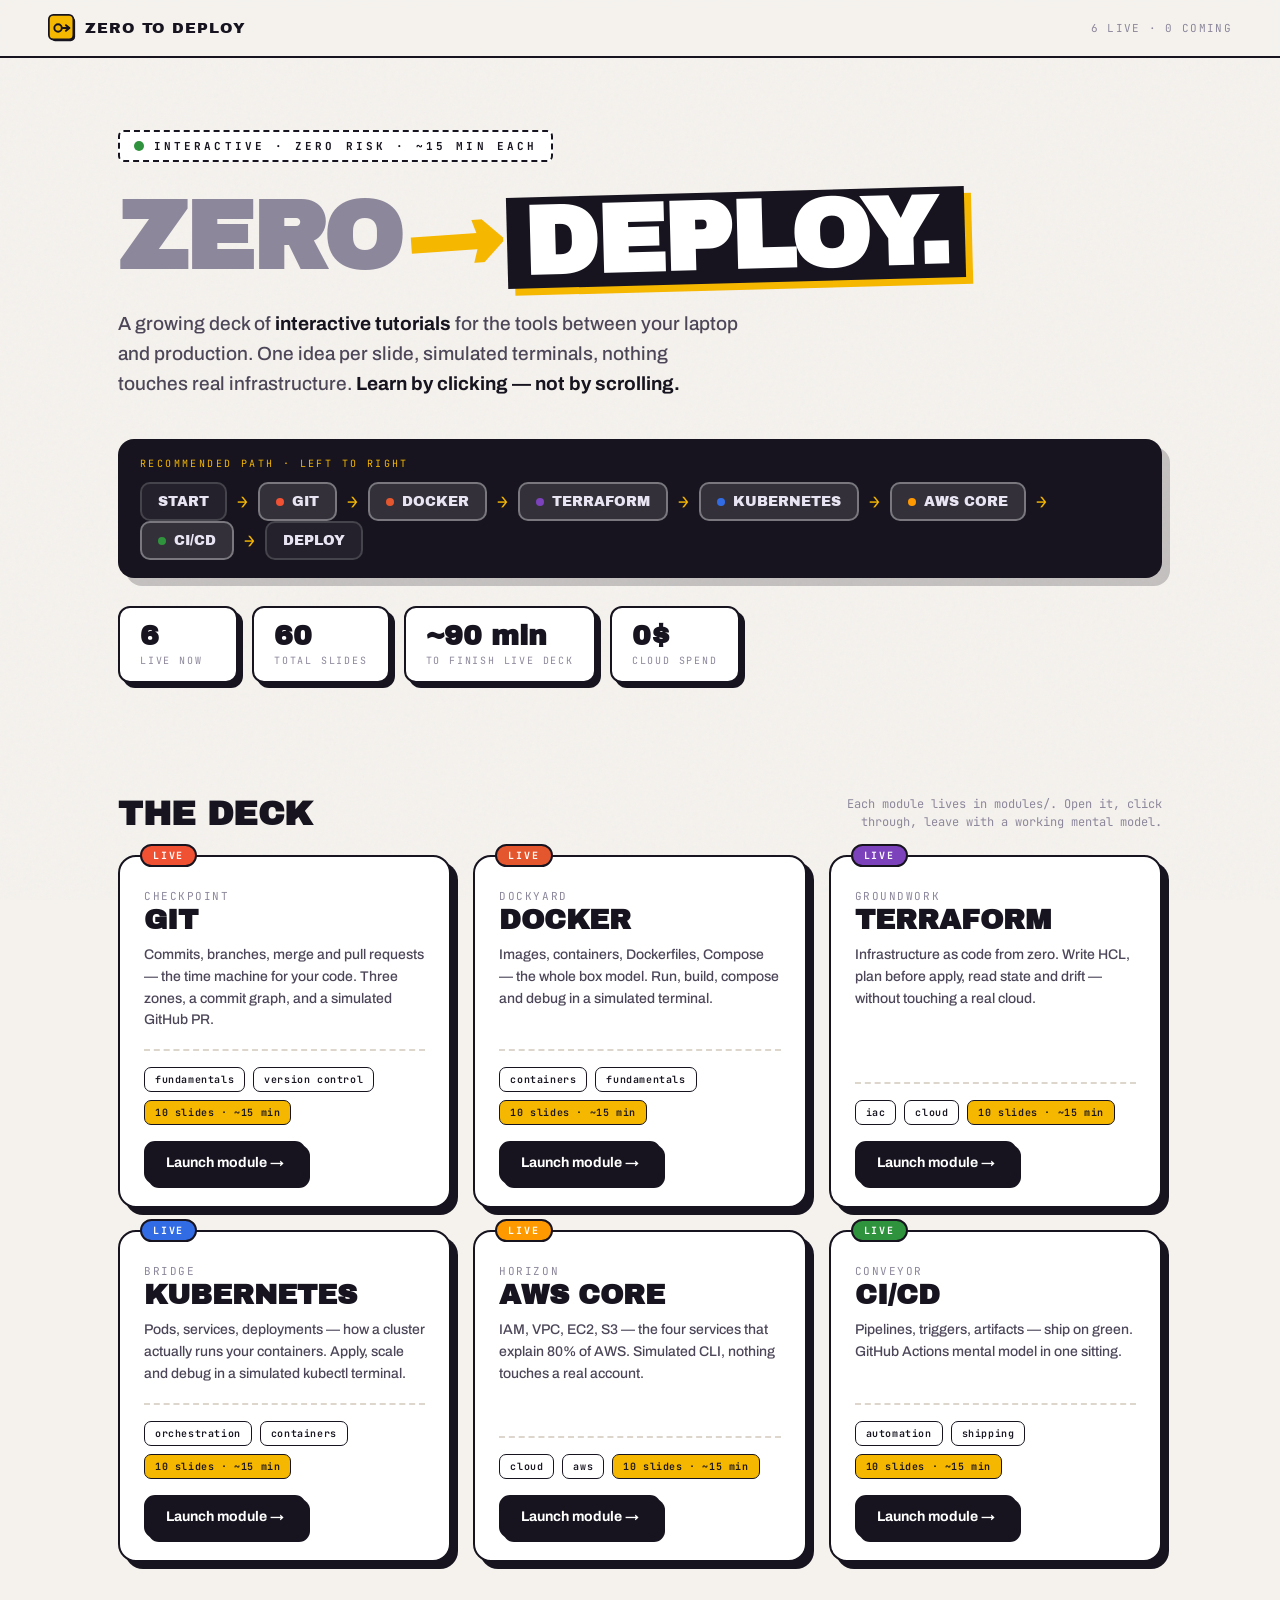
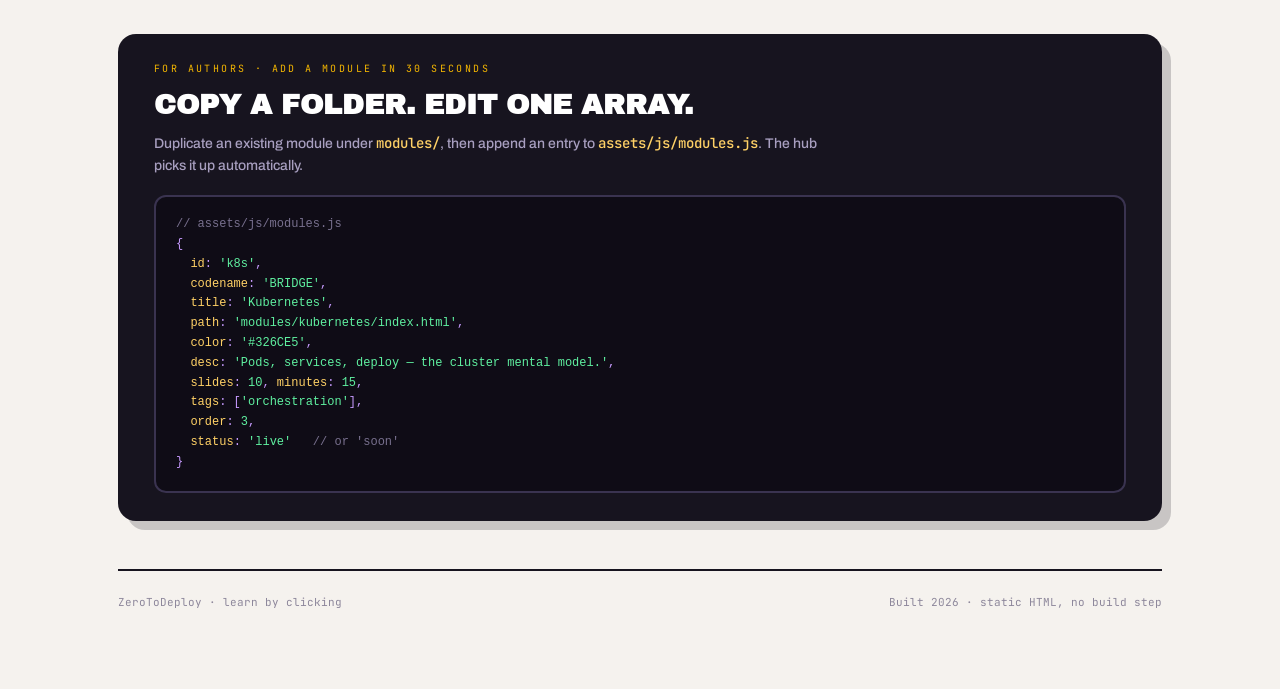
==== index.html @ 3984b41f "Add ZeroToDeploy hub with six interactive DevOps modules. Includes shared deck engine, branding, CI/" ====
<!doctype html>
<html lang="en">
<head>
<meta charset="utf-8">
<meta name="viewport" content="width=device-width,initial-scale=1">
<title>ZeroToDeploy — Learn DevOps by Clicking</title>
<meta name="description" content="Interactive, zero-risk DevOps tutorials. One idea per slide, simulated terminals, nothing breaks.">
<link rel="icon" href="assets/brand/favicon.svg" type="image/svg+xml">
<link rel="apple-touch-icon" href="assets/brand/apple-touch-icon.png">
<link href="https://fonts.googleapis.com/css2?family=Archivo:wght@500;700;900&family=Archivo+Black&family=JetBrains+Mono:wght@400;500;700&display=swap" rel="stylesheet">
<link rel="stylesheet" href="assets/css/hub.css">
</head>
<body>

<header id="top">
 <a href="index.html" class="logo"><img src="assets/brand/logo.svg" alt="" class="logo-mark" width="28" height="28">ZERO TO DEPLOY</a>
 <span class="topmeta" id="live-count">— modules live</span>
</header>

<main class="wrap">

<section class="hero">
 <div class="stencil"><b></b>Interactive · Zero risk · ~15 min each</div>
 <h1 class="mega">
  <span class="z">Zero</span><span class="arrow">→</span><span class="hl">Deploy.</span>
 </h1>
 <p class="hero-lede">
  A growing deck of <b>interactive tutorials</b> for the tools between your laptop and production.
  One idea per slide, simulated terminals, nothing touches real infrastructure.
  <b>Learn by clicking — not by scrolling.</b>
 </p>

 <div class="pipeline" id="pipeline" aria-label="Learning path">
  <div class="t">Recommended path · left to right</div>
 </div>

 <div class="stats" id="stats"></div>
</section>

<section aria-labelledby="modules-heading">
 <div class="sechead">
  <h2 id="modules-heading">The Deck</h2>
  <p>Each module lives in <code>modules/</code>. Open it, click through, leave with a working mental model.</p>
 </div>
 <div class="grid" id="modules"></div>
</section>

<section class="manifest" aria-labelledby="manifest-heading">
 <div class="t">For authors · add a module in 30 seconds</div>
 <h3 id="manifest-heading">Copy a folder. Edit one array.</h3>
 <p>
  Duplicate an existing module under <code style="color:#ffd166">modules/</code>, then append an entry to
  <code style="color:#ffd166">assets/js/modules.js</code>. The hub picks it up automatically.
 </p>
 <pre><span class="cm">// assets/js/modules.js</span>
{
  <span class="kw">id</span>: <span class="str">'k8s'</span>,
  <span class="kw">codename</span>: <span class="str">'BRIDGE'</span>,
  <span class="kw">title</span>: <span class="str">'Kubernetes'</span>,
  <span class="kw">path</span>: <span class="str">'modules/kubernetes/index.html'</span>,
  <span class="kw">color</span>: <span class="str">'#326CE5'</span>,
  <span class="kw">desc</span>: <span class="str">'Pods, services, deploy — the cluster mental model.'</span>,
  <span class="kw">slides</span>: <span class="str">10</span>, <span class="kw">minutes</span>: <span class="str">15</span>,
  <span class="kw">tags</span>: [<span class="str">'orchestration'</span>],
  <span class="kw">order</span>: <span class="str">3</span>,
  <span class="kw">status</span>: <span class="str">'live'</span>   <span class="cm">// or 'soon'</span>
}</pre>
</section>

<footer>
 <span>ZeroToDeploy · learn by clicking</span>
 <span id="footer-ts"></span>
</footer>

</main>

<script src="assets/js/modules.js"></script>
<script src="assets/js/hub.js"></script>
</body>
</html>
---- assets/css/hub.css ----
:root {
  --paper: #F5F2EE;
  --ink: #17141F;
  --sub: #4c4658;
  --faint: #8d879b;
  --yellow: #F5B700;
  --blue: #1B6CA8;
  --green: #2E933C;
  --card: #fff;
  --disp: 'Archivo', sans-serif;
  --black: 'Archivo Black', sans-serif;
  --mono: 'JetBrains Mono', monospace;
}

* { box-sizing: border-box; margin: 0; padding: 0; }
html { scroll-behavior: smooth; }
body {
  background: var(--paper);
  color: var(--ink);
  font-family: var(--disp);
  min-height: 100vh;
  overflow-x: hidden;
}
a { color: inherit; text-decoration: none; }
button { font-family: inherit; cursor: pointer; }
code, kbd { font-family: var(--mono); }
:focus-visible { outline: 3px solid var(--blue); outline-offset: 2px; }

body::before {
  content: '';
  position: fixed;
  inset: 0;
  pointer-events: none;
  z-index: 0;
  opacity: .035;
  background-image: url("data:image/svg+xml,%3Csvg viewBox='0 0 256 256' xmlns='http://www.w3.org/2000/svg'%3E%3Cfilter id='n'%3E%3CfeTurbulence type='fractalNoise' baseFrequency='.85' numOctaves='4' stitchTiles='stitch'/%3E%3C/filter%3E%3Crect width='100%25' height='100%25' filter='url(%23n)'/%3E%3C/svg%3E");
}

#top {
  position: sticky;
  top: 0;
  z-index: 50;
  height: 58px;
  display: flex;
  align-items: center;
  justify-content: space-between;
  padding: 0 clamp(18px, 4vw, 48px);
  background: rgba(245, 242, 238, .92);
  backdrop-filter: blur(8px);
  border-bottom: 2px solid var(--ink);
}
.logo {
  font-family: var(--black);
  font-size: 15px;
  letter-spacing: .06em;
  display: flex;
  align-items: center;
  gap: 9px;
}
.logo-mark {
  width: 28px;
  height: 28px;
  display: block;
  flex-shrink: 0;
}
.topmeta {
  font-family: var(--mono);
  font-size: 11px;
  color: var(--faint);
  letter-spacing: .12em;
  text-transform: uppercase;
}

.wrap {
  position: relative;
  z-index: 1;
  max-width: 1140px;
  margin: 0 auto;
  padding: 0 clamp(18px, 4vw, 48px) 80px;
}

.hero { padding: clamp(36px, 7vw, 72px) 0 clamp(28px, 5vw, 48px); }
.stencil {
  display: inline-flex;
  align-items: center;
  gap: 10px;
  font-family: var(--mono);
  font-size: 11px;
  font-weight: 700;
  letter-spacing: .28em;
  padding: 7px 14px;
  border: 2px dashed var(--ink);
  border-radius: 6px;
  margin-bottom: 22px;
  text-transform: uppercase;
  background: #fff;
}
.stencil b { width: 10px; height: 10px; border-radius: 50%; background: var(--green); display: inline-block; }
h1.mega {
  font-family: var(--black);
  font-size: clamp(42px, 8vw, 96px);
  line-height: .95;
  letter-spacing: -.02em;
  text-transform: uppercase;
  max-width: 900px;
}
h1.mega .z { color: var(--faint); }
h1.mega .arrow { display: inline-block; color: var(--yellow); transform: rotate(-4deg); margin: 0 .06em; }
h1.mega .hl {
  color: #fff;
  background: var(--ink);
  padding: 0 16px;
  box-shadow: 7px 7px 0 var(--yellow);
  display: inline-block;
  transform: rotate(-1.5deg);
  margin-top: .08em;
}
.hero-lede {
  font-size: clamp(15px, 1.7vw, 19px);
  color: var(--sub);
  max-width: 620px;
  line-height: 1.58;
  font-weight: 500;
  margin-top: 26px;
}
.hero-lede b { color: var(--ink); }

.pipeline {
  margin-top: 40px;
  display: flex;
  align-items: center;
  gap: 0;
  flex-wrap: wrap;
  background: var(--ink);
  color: #e9e4f2;
  border-radius: 16px;
  padding: 18px 22px;
  box-shadow: 8px 8px 0 rgba(23, 20, 31, .22);
  overflow-x: auto;
}
.pipeline .t {
  font-family: var(--mono);
  font-size: 10px;
  letter-spacing: .24em;
  color: var(--yellow);
  flex: 0 0 100%;
  margin-bottom: 12px;
  text-transform: uppercase;
}
.pstep { display: flex; align-items: center; gap: 0; flex-shrink: 0; }
.pbox {
  font-family: var(--black);
  font-size: clamp(11px, 1.4vw, 14px);
  text-transform: uppercase;
  padding: 10px 16px;
  border: 2px solid rgba(255, 255, 255, .15);
  border-radius: 10px;
  background: rgba(255, 255, 255, .06);
  white-space: nowrap;
}
.pbox.live { background: rgba(255, 255, 255, .12); border-color: rgba(255, 255, 255, .35); }
.pbox .dot { width: 8px; height: 8px; border-radius: 50%; display: inline-block; margin-right: 8px; vertical-align: middle; }
.parr { font-family: var(--mono); font-size: 18px; color: var(--yellow); padding: 0 10px; animation: nudge 1.8s infinite; }
@keyframes nudge { 50% { transform: translateX(5px); } }

.stats { display: flex; gap: 14px; margin-top: 28px; flex-wrap: wrap; }
.stat {
  background: #fff;
  border: 2.5px solid var(--ink);
  border-radius: 12px;
  padding: 14px 20px;
  box-shadow: 5px 5px 0 var(--ink);
  min-width: 120px;
}
.stat b { font-family: var(--black); font-size: 28px; display: block; line-height: 1; }
.stat span {
  font-family: var(--mono);
  font-size: 10px;
  letter-spacing: .18em;
  text-transform: uppercase;
  color: var(--faint);
  margin-top: 4px;
  display: block;
}

.sechead {
  margin: clamp(40px, 6vw, 64px) 0 24px;
  display: flex;
  align-items: flex-end;
  justify-content: space-between;
  gap: 16px;
  flex-wrap: wrap;
}
.sechead h2 { font-family: var(--black); font-size: clamp(22px, 3.5vw, 34px); text-transform: uppercase; line-height: 1; }
.sechead p { font-family: var(--mono); font-size: 12px; color: var(--faint); max-width: 340px; line-height: 1.5; text-align: right; }

.grid { display: grid; grid-template-columns: repeat(auto-fill, minmax(min(100%, 320px), 1fr)); gap: 22px; }
.mod {
  background: var(--card);
  border: 2.5px solid var(--ink);
  border-radius: 18px;
  padding: 26px 24px 22px;
  box-shadow: 7px 7px 0 var(--ink);
  position: relative;
  transition: .15s;
  display: flex;
  flex-direction: column;
  min-height: 280px;
}
a.mod:hover { transform: translate(-3px, -3px); box-shadow: 10px 10px 0 var(--ink); }
.mod.soon { opacity: .72; cursor: default; pointer-events: none; box-shadow: 5px 5px 0 var(--ink); border-style: dashed; }
.mod.soon:hover { transform: none; box-shadow: 5px 5px 0 var(--ink); }
.mod .tag {
  position: absolute;
  top: -13px;
  left: 20px;
  font-family: var(--mono);
  font-size: 10px;
  font-weight: 700;
  letter-spacing: .18em;
  padding: 3px 11px;
  border: 2px solid var(--ink);
  border-radius: 20px;
  color: #fff;
}
.mod .codename {
  font-family: var(--mono);
  font-size: 11px;
  color: var(--faint);
  letter-spacing: .14em;
  text-transform: uppercase;
  margin: 6px 0 2px;
}
.mod h3 {
  font-family: var(--black);
  font-size: clamp(22px, 3vw, 28px);
  text-transform: uppercase;
  line-height: 1.05;
  margin-bottom: 10px;
}
.mod .desc { font-size: 14px; color: var(--sub); line-height: 1.55; font-weight: 500; flex: 1; }
.mod .meta {
  display: flex;
  gap: 8px;
  flex-wrap: wrap;
  margin-top: 18px;
  padding-top: 16px;
  border-top: 2px dashed #ddd6cc;
}
.chip {
  font-family: var(--mono);
  font-size: 10px;
  font-weight: 600;
  letter-spacing: .06em;
  padding: 5px 10px;
  border: 1.5px solid var(--ink);
  border-radius: 7px;
  background: #fff;
}
.chip.time { background: var(--yellow); }
.mod .launch {
  margin-top: 16px;
  display: inline-flex;
  align-items: center;
  gap: 8px;
  font-weight: 700;
  font-size: 14px;
  padding: 12px 20px;
  border: 2.5px solid var(--ink);
  border-radius: 11px;
  background: var(--ink);
  color: #fff;
  box-shadow: 4px 4px 0 var(--ink);
  transition: .12s;
  width: fit-content;
}
a.mod:hover .launch { box-shadow: 6px 6px 0 var(--ink); }
.mod.soon .launch { background: #fff; color: var(--faint); border-style: dashed; }

.manifest {
  margin-top: clamp(48px, 7vw, 72px);
  background: var(--ink);
  color: #d9d2e8;
  border-radius: 18px;
  padding: 28px clamp(20px, 4vw, 36px);
  box-shadow: 9px 9px 0 rgba(23, 20, 31, .2);
}
.manifest .t {
  font-family: var(--mono);
  font-size: 10px;
  letter-spacing: .24em;
  color: var(--yellow);
  text-transform: uppercase;
  margin-bottom: 14px;
}
.manifest h3 { font-family: var(--black); font-size: clamp(20px, 3vw, 28px); text-transform: uppercase; color: #fff; margin-bottom: 12px; }
.manifest p { font-size: 14px; line-height: 1.6; color: #a89fc0; font-weight: 500; max-width: 680px; }
.manifest pre {
  margin-top: 18px;
  background: #0f0c16;
  border: 2px solid #3a3350;
  border-radius: 12px;
  padding: 18px 20px;
  overflow-x: auto;
  font-size: 12px;
  line-height: 1.65;
  color: #c79bff;
}
.manifest .cm { color: #78708e; }
.manifest .kw { color: #ffd166; }
.manifest .str { color: #5ff0a0; }

footer {
  margin-top: 48px;
  padding-top: 24px;
  border-top: 2px solid var(--ink);
  display: flex;
  justify-content: space-between;
  align-items: center;
  flex-wrap: wrap;
  gap: 12px;
  font-family: var(--mono);
  font-size: 11px;
  color: var(--faint);
}

@media (max-width: 640px) {
  .sechead p { text-align: left; }
  .pipeline { padding: 14px 16px; }
}
@media (prefers-reduced-motion: reduce) { * { animation: none !important; transition: none !important; } }
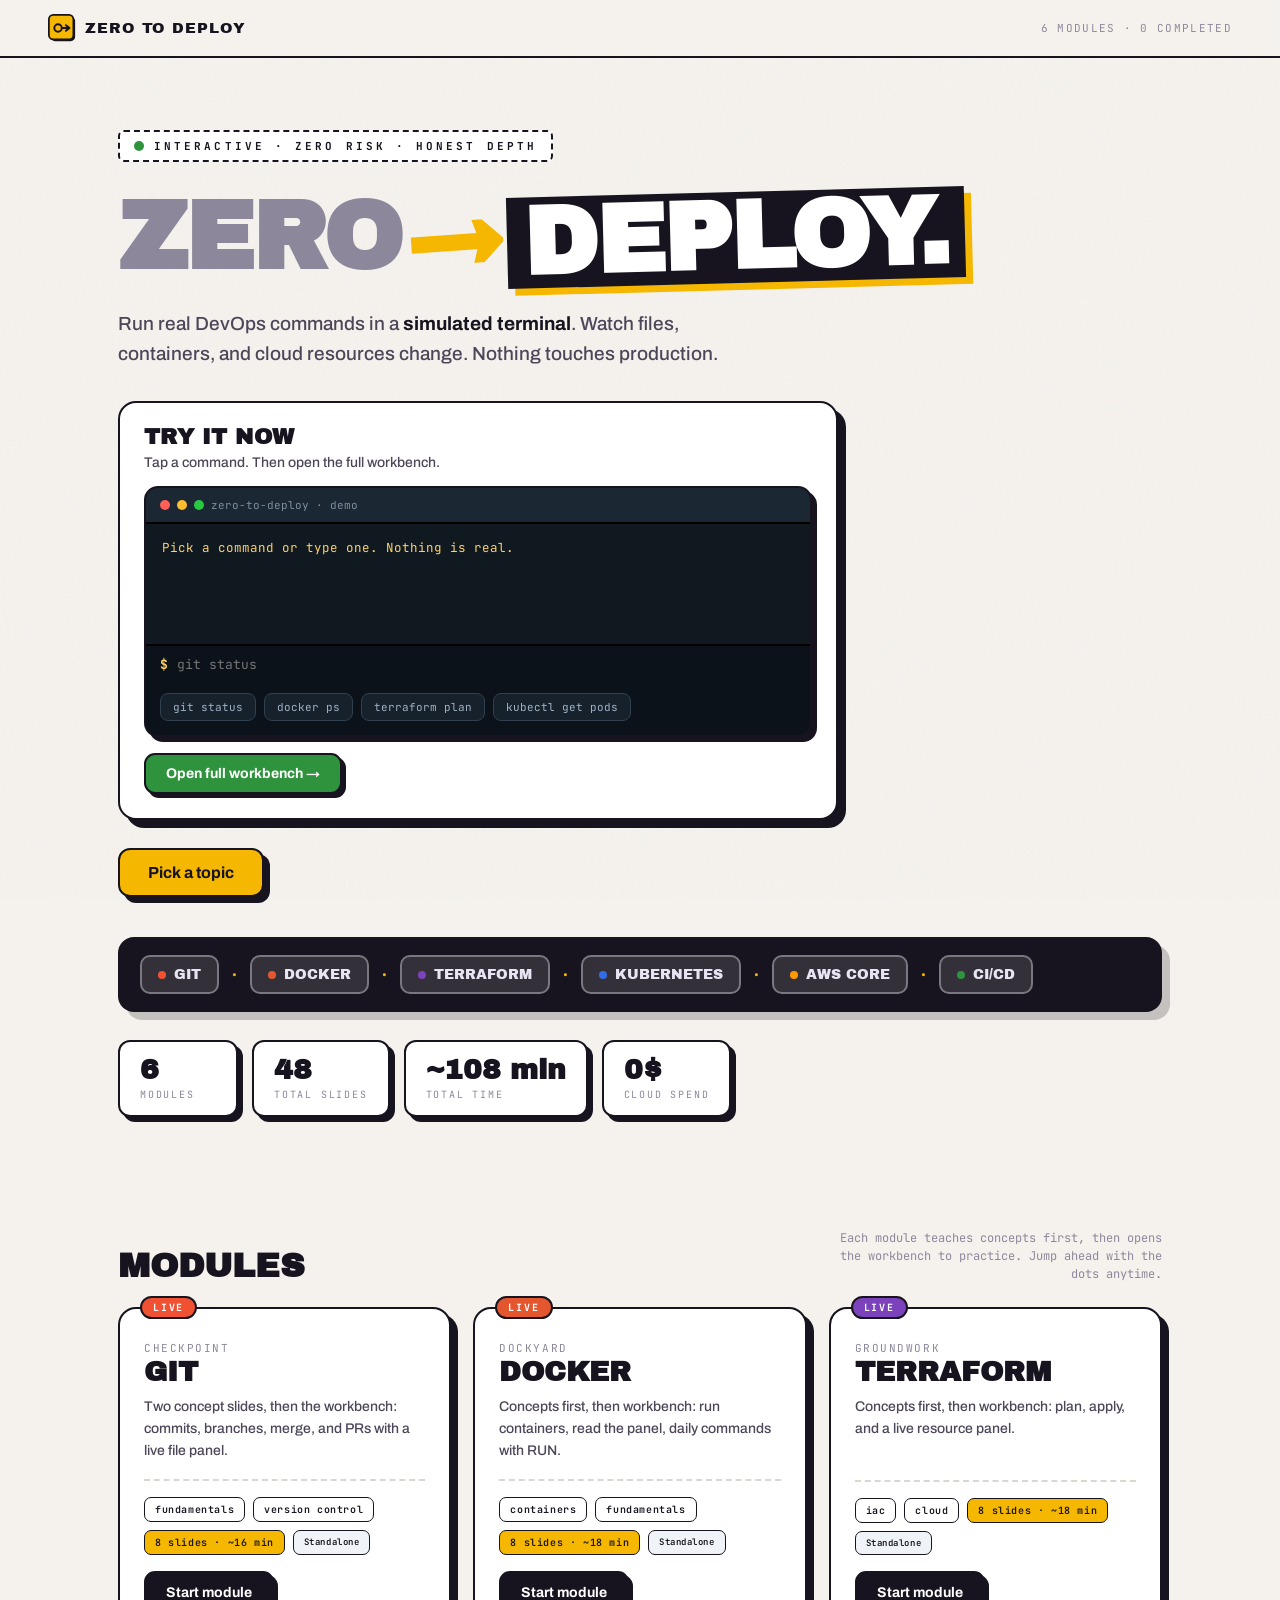
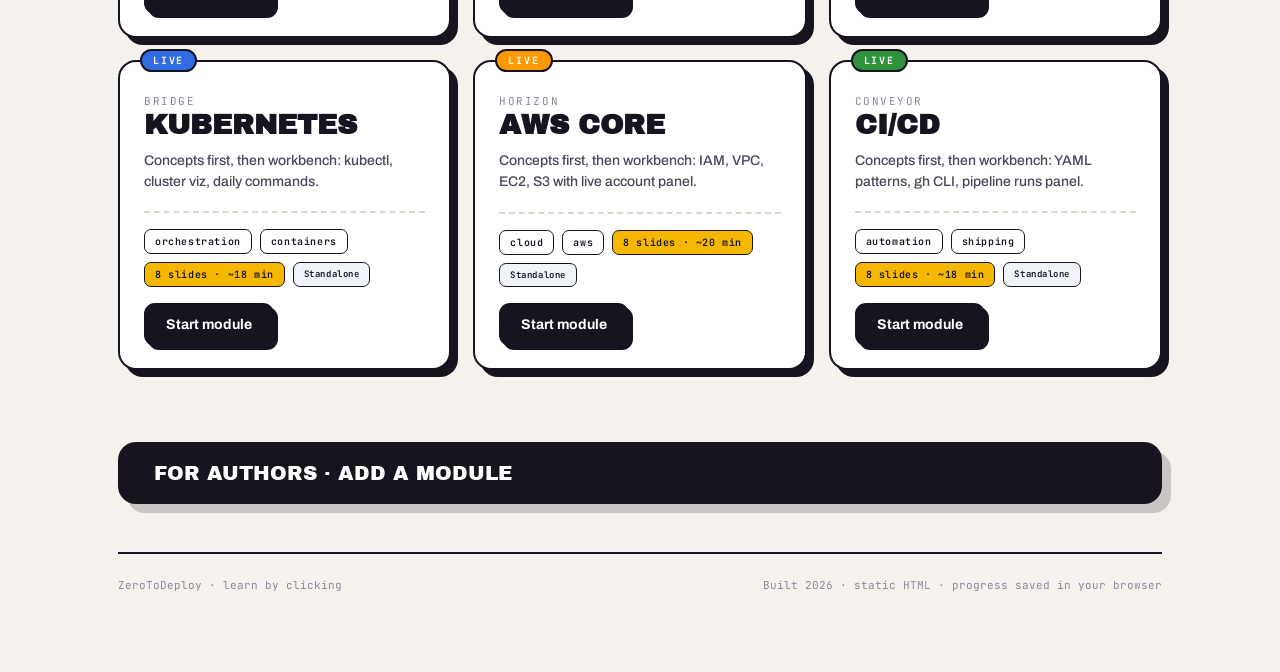
==== commit 99f22c5f: "Rebuild modules around concept-first workbench flow. Teach mental models before practice: unified te" ====
--- a/index.html
+++ b/index.html
@@ -3,8 +3,8 @@
 <head>
 <meta charset="utf-8">
 <meta name="viewport" content="width=device-width,initial-scale=1">
-<title>ZeroToDeploy — Learn DevOps by Clicking</title>
-<meta name="description" content="Interactive, zero-risk DevOps tutorials. One idea per slide, simulated terminals, nothing breaks.">
+<title>ZeroToDeploy: Learn DevOps by Doing</title>
+<meta name="description" content="Run simulated DevOps commands. Watch files, containers, and cloud resources change. Workbench-first, zero risk.">
 <link rel="icon" href="assets/brand/favicon.svg" type="image/svg+xml">
 <link rel="apple-touch-icon" href="assets/brand/apple-touch-icon.png">
 <link href="https://fonts.googleapis.com/css2?family=Archivo:wght@500;700;900&family=Archivo+Black&family=JetBrains+Mono:wght@400;500;700&display=swap" rel="stylesheet">
@@ -13,59 +13,54 @@
 <body>
 
 <header id="top">
- <a href="index.html" class="logo"><img src="assets/brand/logo.svg" alt="" class="logo-mark" width="28" height="28">ZERO TO DEPLOY</a>
- <span class="topmeta" id="live-count">— modules live</span>
+ <a href="index.html" class="logo"><img src="assets/brand/logo.svg" alt="ZeroToDeploy" class="logo-mark" width="28" height="28">ZERO TO DEPLOY</a>
+ <span class="topmeta" id="live-count">modules live</span>
 </header>
 
 <main class="wrap">
 
 <section class="hero">
- <div class="stencil"><b></b>Interactive · Zero risk · ~15 min each</div>
+ <div class="stencil"><b></b>Interactive · Zero risk · honest depth</div>
  <h1 class="mega">
   <span class="z">Zero</span><span class="arrow">→</span><span class="hl">Deploy.</span>
  </h1>
  <p class="hero-lede">
-  A growing deck of <b>interactive tutorials</b> for the tools between your laptop and production.
-  One idea per slide, simulated terminals, nothing touches real infrastructure.
-  <b>Learn by clicking — not by scrolling.</b>
+  Run real DevOps commands in a <b>simulated terminal</b>. Watch files, containers, and cloud resources change. Nothing touches production.
  </p>
 
- <div class="pipeline" id="pipeline" aria-label="Learning path">
-  <div class="t">Recommended path · left to right</div>
- </div>
+ <section class="hub-demo" id="try-it" aria-label="Try a command">
+  <div class="hub-demo-head">
+   <h2>Try it now</h2>
+   <p>Tap a command. Then open the full workbench.</p>
+  </div>
+  <div class="hub-term">
+   <div class="hub-term-bar"><i></i><i></i><i></i><span>zero-to-deploy · demo</span></div>
+   <div class="hub-tout" id="hub-tout"></div>
+   <div class="hub-tinrow"><span class="pr">$</span><input id="hub-tin" placeholder="git status" autocomplete="off" spellcheck="false" aria-label="Demo terminal"></div>
+   <div class="hub-chips" id="hub-chips"></div>
+  </div>
+  <a id="hub-go-module" class="hub-go" href="modules/git/index.html?workbench">Open full workbench →</a>
+ </section>
+
+ <a id="start-cta" class="start-cta" href="#modules-heading">Pick a topic</a>
+
+ <div class="pipeline" id="pipeline" aria-label="All modules"></div>
 
  <div class="stats" id="stats"></div>
 </section>
 
 <section aria-labelledby="modules-heading">
  <div class="sechead">
-  <h2 id="modules-heading">The Deck</h2>
-  <p>Each module lives in <code>modules/</code>. Open it, click through, leave with a working mental model.</p>
+  <h2 id="modules-heading">Modules</h2>
+  <p>Each module teaches concepts first, then opens the workbench to practice. Jump ahead with the dots anytime.</p>
  </div>
  <div class="grid" id="modules"></div>
 </section>
 
-<section class="manifest" aria-labelledby="manifest-heading">
- <div class="t">For authors · add a module in 30 seconds</div>
- <h3 id="manifest-heading">Copy a folder. Edit one array.</h3>
- <p>
-  Duplicate an existing module under <code style="color:#ffd166">modules/</code>, then append an entry to
-  <code style="color:#ffd166">assets/js/modules.js</code>. The hub picks it up automatically.
- </p>
- <pre><span class="cm">// assets/js/modules.js</span>
-{
-  <span class="kw">id</span>: <span class="str">'k8s'</span>,
-  <span class="kw">codename</span>: <span class="str">'BRIDGE'</span>,
-  <span class="kw">title</span>: <span class="str">'Kubernetes'</span>,
-  <span class="kw">path</span>: <span class="str">'modules/kubernetes/index.html'</span>,
-  <span class="kw">color</span>: <span class="str">'#326CE5'</span>,
-  <span class="kw">desc</span>: <span class="str">'Pods, services, deploy — the cluster mental model.'</span>,
-  <span class="kw">slides</span>: <span class="str">10</span>, <span class="kw">minutes</span>: <span class="str">15</span>,
-  <span class="kw">tags</span>: [<span class="str">'orchestration'</span>],
-  <span class="kw">order</span>: <span class="str">3</span>,
-  <span class="kw">status</span>: <span class="str">'live'</span>   <span class="cm">// or 'soon'</span>
-}</pre>
-</section>
+<details class="manifest">
+ <summary>For authors · add a module</summary>
+ <p>Duplicate a folder under <code>modules/</code>, then append to <code>assets/js/modules.js</code>.</p>
+</details>
 
 <footer>
  <span>ZeroToDeploy · learn by clicking</span>
@@ -75,6 +70,7 @@
 </main>
 
 <script src="assets/js/modules.js"></script>
+<script src="assets/js/hub-terminal.js"></script>
 <script src="assets/js/hub.js"></script>
 </body>
 </html>
--- a/assets/css/hub.css
+++ b/assets/css/hub.css
@@ -125,6 +125,81 @@
 }
 .hero-lede b { color: var(--ink); }
 
+.start-cta {
+  display: inline-flex;
+  align-items: center;
+  margin-top: 28px;
+  font-weight: 700;
+  font-size: 16px;
+  padding: 14px 28px;
+  border: 2.5px solid var(--ink);
+  border-radius: 12px;
+  background: var(--yellow);
+  box-shadow: 6px 6px 0 var(--ink);
+  transition: .12s;
+}
+.start-cta:hover { transform: translate(-2px, -2px); box-shadow: 8px 8px 0 var(--ink); }
+
+.hub-demo {
+  margin-top: 32px;
+  padding: 22px 24px 24px;
+  border: 2.5px solid var(--ink);
+  border-radius: 18px;
+  background: #fff;
+  box-shadow: 8px 8px 0 var(--ink);
+  max-width: 720px;
+}
+.hub-demo-head h2 { font-family: var(--black); font-size: 22px; text-transform: uppercase; letter-spacing: .02em; }
+.hub-demo-head p { font-size: 14px; color: var(--sub); margin-top: 6px; font-weight: 500; }
+.hub-term {
+  margin-top: 16px;
+  border: 2.5px solid var(--ink);
+  border-radius: 14px;
+  overflow: hidden;
+  background: #101820;
+  box-shadow: 5px 5px 0 var(--ink);
+}
+.hub-term-bar {
+  display: flex; align-items: center; gap: 7px; padding: 10px 14px;
+  background: #1b2732; border-bottom: 2px solid #000;
+  font-family: var(--mono); font-size: 11px; color: #7d8ea0;
+}
+.hub-term-bar i { width: 10px; height: 10px; border-radius: 50%; font-style: normal; }
+.hub-term-bar i:nth-child(1) { background: #ff5f57; }
+.hub-term-bar i:nth-child(2) { background: #febc2e; }
+.hub-term-bar i:nth-child(3) { background: #28c840; }
+.hub-tout {
+  min-height: 120px; max-height: 160px; overflow-y: auto; padding: 14px 16px;
+  font-family: var(--mono); font-size: 12.5px; line-height: 1.6; color: #dfe9f2;
+}
+.hub-tout .c-or { color: #ffd166; }
+.hub-tout .c-dim { color: #6d8093; }
+.hub-tout .c-cy { color: #6fd3ff; }
+.hub-tout .c-err { color: #ff7d70; }
+.hub-tout .c-warn { color: #ffd166; }
+.hub-tout .c-cmd { color: #fff; font-weight: 700; }
+.hub-tinrow {
+  display: flex; align-items: center; gap: 9px; padding: 10px 14px;
+  border-top: 2px solid #000; background: #0b1219;
+}
+.hub-tinrow .pr { color: #ffd166; font-family: var(--mono); font-weight: 700; font-size: 13px; }
+.hub-tinrow input {
+  flex: 1; background: none; border: none; outline: none; color: #fff;
+  font-family: var(--mono); font-size: 13px; caret-color: #ffd166;
+}
+.hub-chips { display: flex; flex-wrap: wrap; gap: 8px; padding: 10px 14px 14px; background: #0b1219; }
+.hub-chip {
+  font-family: var(--mono); font-size: 11px; padding: 6px 12px; border-radius: 8px;
+  border: 1.5px solid #31404f; background: #16212c; color: #9fb2c4;
+}
+.hub-chip:hover { border-color: #6fd3ff; color: #fff; }
+.hub-go {
+  display: inline-flex; margin-top: 16px; font-weight: 700; font-size: 14px;
+  padding: 11px 20px; border: 2.5px solid var(--ink); border-radius: 11px;
+  background: var(--green); color: #fff; box-shadow: 4px 4px 0 var(--ink);
+}
+.hub-go:hover { transform: translate(-1px, -1px); box-shadow: 5px 5px 0 var(--ink); }
+
 .pipeline {
   margin-top: 40px;
   display: flex;
@@ -158,7 +233,9 @@
   background: rgba(255, 255, 255, .06);
   white-space: nowrap;
 }
-.pbox.live { background: rgba(255, 255, 255, .12); border-color: rgba(255, 255, 255, .35); }
+.pbox.live { background: rgba(255, 255, 255, .12); border-color: rgba(255, 255, 255, .35); text-decoration: none; color: inherit; transition: .12s; }
+.pbox.live:hover { background: rgba(255, 255, 255, .22); transform: translateY(-1px); }
+.pbox.live.done { border-color: var(--green); }
 .pbox .dot { width: 8px; height: 8px; border-radius: 50%; display: inline-block; margin-right: 8px; vertical-align: middle; }
 .parr { font-family: var(--mono); font-size: 18px; color: var(--yellow); padding: 0 10px; animation: nudge 1.8s infinite; }
 @keyframes nudge { 50% { transform: translateX(5px); } }
@@ -258,6 +335,9 @@
   background: #fff;
 }
 .chip.time { background: var(--yellow); }
+.chip.pre { background: #f0f4f8; font-size: 9px; }
+.mod.featured { border-color: var(--green); box-shadow: 7px 7px 0 var(--green); }
+.mod .pathnote { font-family: var(--mono); font-size: 10px; color: var(--faint); margin-top: 10px; }
 .mod .launch {
   margin-top: 16px;
   display: inline-flex;
@@ -282,33 +362,20 @@
   background: var(--ink);
   color: #d9d2e8;
   border-radius: 18px;
-  padding: 28px clamp(20px, 4vw, 36px);
+  padding: 20px clamp(20px, 4vw, 36px);
   box-shadow: 9px 9px 0 rgba(23, 20, 31, .2);
 }
-.manifest .t {
-  font-family: var(--mono);
-  font-size: 10px;
-  letter-spacing: .24em;
-  color: var(--yellow);
-  text-transform: uppercase;
-  margin-bottom: 14px;
-}
-.manifest h3 { font-family: var(--black); font-size: clamp(20px, 3vw, 28px); text-transform: uppercase; color: #fff; margin-bottom: 12px; }
-.manifest p { font-size: 14px; line-height: 1.6; color: #a89fc0; font-weight: 500; max-width: 680px; }
-.manifest pre {
-  margin-top: 18px;
-  background: #0f0c16;
-  border: 2px solid #3a3350;
-  border-radius: 12px;
-  padding: 18px 20px;
-  overflow-x: auto;
-  font-size: 12px;
-  line-height: 1.65;
-  color: #c79bff;
-}
-.manifest .cm { color: #78708e; }
-.manifest .kw { color: #ffd166; }
-.manifest .str { color: #5ff0a0; }
+.manifest summary {
+  font-family: var(--black);
+  font-size: clamp(16px, 2.5vw, 20px);
+  text-transform: uppercase;
+  color: #fff;
+  cursor: pointer;
+  list-style: none;
+}
+.manifest summary::-webkit-details-marker { display: none; }
+.manifest p { font-size: 14px; line-height: 1.6; color: #a89fc0; font-weight: 500; margin-top: 12px; }
+.manifest code { color: #ffd166; }
 
 footer {
   margin-top: 48px;
